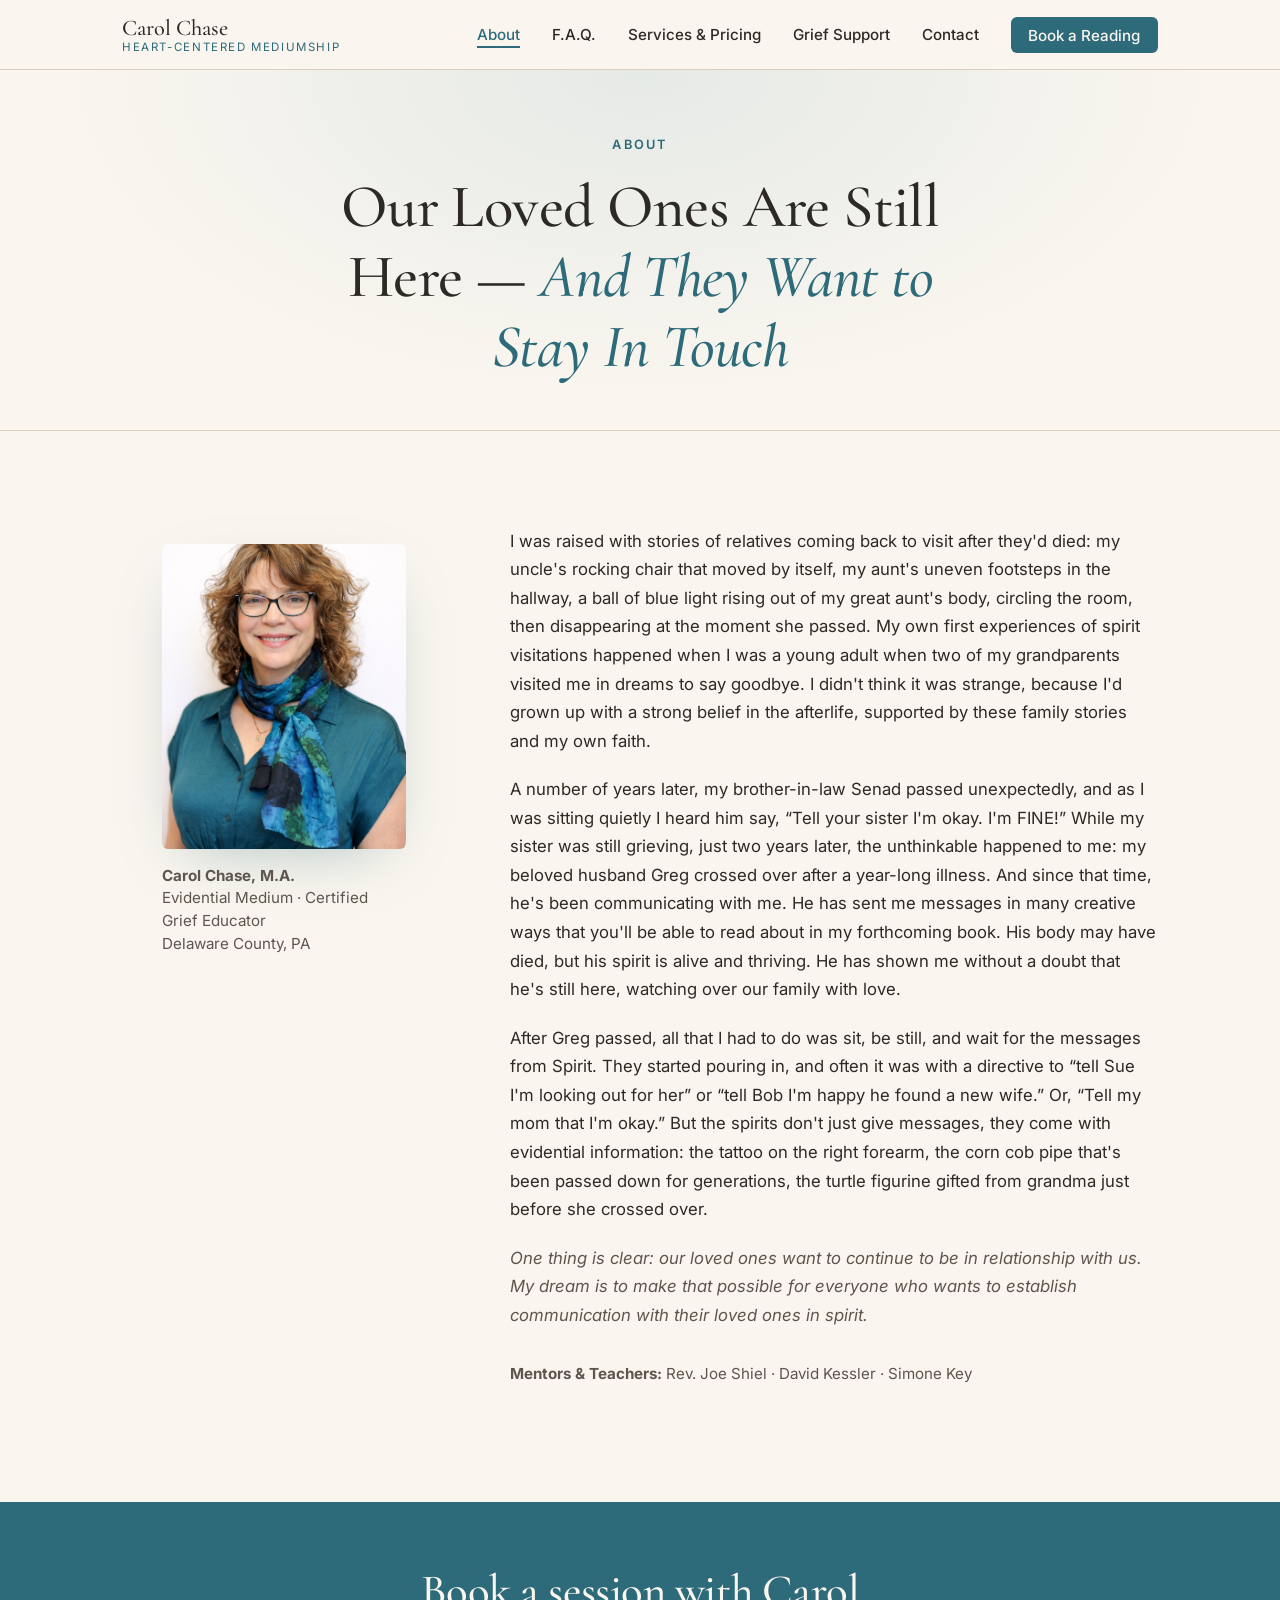
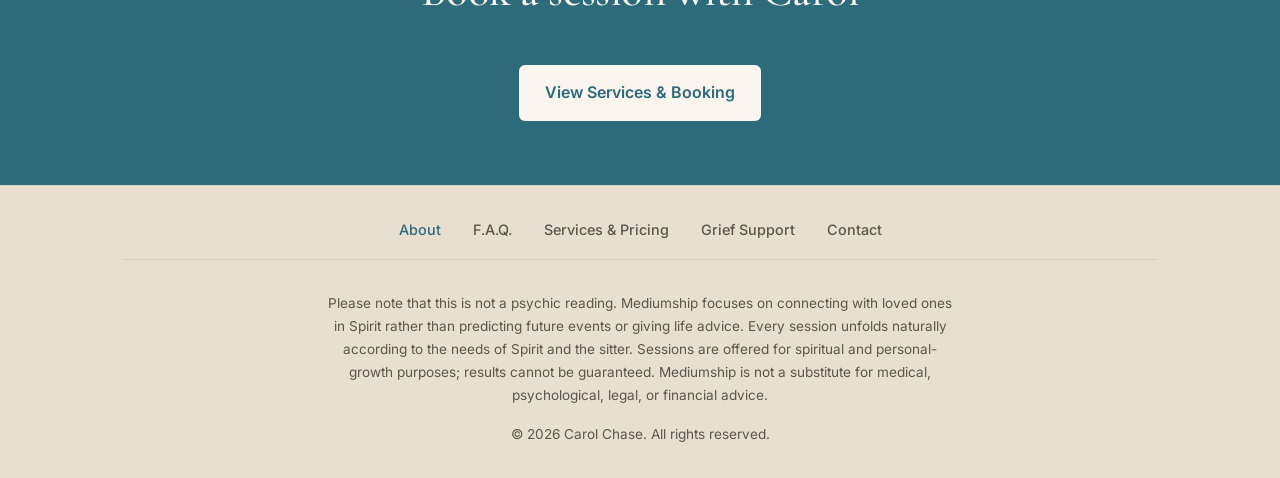
==== about.html @ 30aa9c67 "Initial site build — multi-page static HTML/CSS Six pages: Home, About, F.A.Q., Services & Pricing, " ====
<!DOCTYPE html>
<!-- About page. Header/footer are shared with all other pages — see index.html. -->
<html lang="en">
<head>
  <meta charset="UTF-8" />
  <meta name="viewport" content="width=device-width, initial-scale=1.0" />
  <title>About Carol Chase — Heart-Centered Mediumship</title>
  <meta name="description" content="Carol Chase, M.A. — Evidential Medium and Certified Grief Educator. Carol's personal story of how she came to mediumship." />
  <link rel="preconnect" href="https://fonts.googleapis.com" />
  <link rel="preconnect" href="https://fonts.gstatic.com" crossorigin />
  <link href="https://fonts.googleapis.com/css2?family=Cormorant+Garamond:ital,wght@0,400;0,500;0,600;1,400&family=Inter:wght@400;500;600&display=swap" rel="stylesheet" />
  <link rel="stylesheet" href="/styles.css" />
</head>
<body>

  <header class="site-header">
    <div class="container header-inner">
      <a href="/" class="brand">
        <span class="brand-name">Carol Chase</span>
        <span class="brand-tagline">Heart-Centered Mediumship</span>
      </a>
      <nav aria-label="Main navigation">
        <ul class="nav-list">
          <li><a href="/about.html">About</a></li>
          <li><a href="/faq.html">F.A.Q.</a></li>
          <li><a href="/services.html">Services &amp; Pricing</a></li>
          <li><a href="/grief-support.html">Grief Support</a></li>
          <li><a href="/contact.html">Contact</a></li>
          <li><a href="/services.html#booking" class="nav-cta">Book a Reading</a></li>
        </ul>
      </nav>
    </div>
  </header>

  <main>

    <section class="page-hero">
      <div class="container narrow center">
        <p class="eyebrow">About</p>
        <h1>Our Loved Ones Are Still Here &mdash; <em>And They Want to Stay In Touch</em></h1>
      </div>
    </section>

    <section class="section">
      <div class="container about-inner">
        <figure class="about-portrait">
          <img src="/images/carol-portrait.jpg" alt="Portrait of Carol Chase." />
          <figcaption>
            <strong>Carol Chase, M.A.</strong><br />
            Evidential Medium &middot; Certified Grief Educator<br />
            Delaware County, PA
          </figcaption>
        </figure>
        <div class="about-copy">
          <p>
            I was raised with stories of relatives coming back to visit after they'd died: my uncle's rocking chair that moved by itself, my aunt's uneven footsteps in the hallway, a ball of blue light rising out of my great aunt's body, circling the room, then disappearing at the moment she passed. My own first experiences of spirit visitations happened when I was a young adult when two of my grandparents visited me in dreams to say goodbye. I didn't think it was strange, because I'd grown up with a strong belief in the afterlife, supported by these family stories and my own faith.
          </p>
          <p>
            A number of years later, my brother-in-law Senad passed unexpectedly, and as I was sitting quietly I heard him say, &ldquo;Tell your sister I'm okay. I'm FINE!&rdquo; While my sister was still grieving, just two years later, the unthinkable happened to me: my beloved husband Greg crossed over after a year-long illness. And since that time, he's been communicating with me. He has sent me messages in many creative ways that you'll be able to read about in my forthcoming book. His body may have died, but his spirit is alive and thriving. He has shown me without a doubt that he's still here, watching over our family with love.
          </p>
          <p>
            After Greg passed, all that I had to do was sit, be still, and wait for the messages from Spirit. They started pouring in, and often it was with a directive to &ldquo;tell Sue I'm looking out for her&rdquo; or &ldquo;tell Bob I'm happy he found a new wife.&rdquo; Or, &ldquo;Tell my mom that I'm okay.&rdquo; But the spirits don't just give messages, they come with evidential information: the tattoo on the right forearm, the corn cob pipe that's been passed down for generations, the turtle figurine gifted from grandma just before she crossed over.
          </p>
          <p class="closing">
            One thing is clear: our loved ones want to continue to be in relationship with us. My dream is to make that possible for everyone who wants to establish communication with their loved ones in spirit.
          </p>
          <p class="teachers">
            <strong>Mentors &amp; Teachers:</strong> Rev. Joe Shiel &middot; David Kessler &middot; Simone Key
          </p>
        </div>
      </div>
    </section>

    <section class="cta-band">
      <div class="container center">
        <h2>Book a session with Carol</h2>
        <a href="/services.html#booking" class="btn btn-primary">View Services &amp; Booking</a>
      </div>
    </section>

  </main>

  <footer class="site-footer">
    <div class="container">
      <nav class="footer-nav" aria-label="Footer navigation">
        <a href="/about.html">About</a>
        <a href="/faq.html">F.A.Q.</a>
        <a href="/services.html">Services &amp; Pricing</a>
        <a href="/grief-support.html">Grief Support</a>
        <a href="/contact.html">Contact</a>
      </nav>
      <p class="disclaimer">
        Please note that this is not a psychic reading. Mediumship focuses on connecting with loved ones in Spirit rather than predicting future events or giving life advice. Every session unfolds naturally according to the needs of Spirit and the sitter. Sessions are offered for spiritual and personal-growth purposes; results cannot be guaranteed. Mediumship is not a substitute for medical, psychological, legal, or financial advice.
      </p>
      <p class="copyright">
        &copy; <span id="year">2026</span> Carol Chase. All rights reserved.
      </p>
    </div>
  </footer>

  <script>
    document.getElementById('year').textContent = new Date().getFullYear();
    document.querySelectorAll('.nav-list a, .footer-nav a').forEach(a => {
      if (a.pathname === window.location.pathname) a.classList.add('active');
    });
  </script>
</body>
</html>
---- styles.css ----
/* ==========================================================
   Carol Chase — Heart-Centered Mediumship
   styles.css

   Sections in order:
     1. Design tokens (colors, fonts, spacing) — edit these
        first if you want to retheme the site
     2. Resets & base typography
     3. Layout primitives (container, section)
     4. Header / nav
     5. Hero
     6. Section: About
     7. Section: How I Work
     8. Section: Grief
     9. Section: Testimonials
    10. Section: Booking
    11. Section: Contact
    12. Footer
    13. Responsive (mobile) overrides
   ========================================================== */


/* ==========================================================
   1. DESIGN TOKENS
   Change a value here and the whole site updates.
   ========================================================== */
:root {
  /* Colors — drawn from Carol's portrait (teal scarf) and the
     CGE badge (soft dusty blue, lavender, warm sunrise peach) */
  --color-bg:           #faf6ef;   /* warm cream background */
  --color-bg-alt:       #f3ece1;   /* slightly deeper cream for banded sections */
  --color-bg-deep:      #e9dfd0;   /* deepest neutral, for cards */
  --color-text:         #2d2a26;   /* warm near-black for body text */
  --color-text-soft:    #5d564e;   /* secondary text */
  --color-accent:       #2d6a7a;   /* deep teal — primary brand color */
  --color-accent-hover: #1f4d59;   /* darker teal for hover */
  --color-accent-soft:  #a8c5cc;   /* light teal */
  --color-warm:         #d99363;   /* warm peach/coral accent */
  --color-lavender:     #9893b8;   /* soft lavender accent */
  --color-rule:         #d9cfbf;   /* hairline rule color */

  /* Typography */
  --font-heading: 'Cormorant Garamond', Georgia, 'Times New Roman', serif;
  --font-body:    'Inter', -apple-system, BlinkMacSystemFont, 'Segoe UI', sans-serif;

  /* Type scale */
  --size-h1: clamp(2.4rem, 5vw, 3.8rem);
  --size-h2: clamp(2rem, 3.8vw, 2.8rem);
  --size-h3: 1.4rem;
  --size-lede: 1.2rem;
  --size-body: 1.05rem;

  /* Spacing */
  --space-xs: 0.5rem;
  --space-sm: 1rem;
  --space-md: 2rem;
  --space-lg: 4rem;
  --space-xl: 6rem;

  /* Layout */
  --container-max: 1100px;
  --container-narrow: 720px;
  --radius: 6px;
}


/* ==========================================================
   2. RESETS & BASE TYPOGRAPHY
   ========================================================== */
*, *::before, *::after { box-sizing: border-box; }
html { scroll-behavior: smooth; }
body {
  margin: 0;
  background: var(--color-bg);
  color: var(--color-text);
  font-family: var(--font-body);
  font-size: var(--size-body);
  line-height: 1.7;
  -webkit-font-smoothing: antialiased;
}
img { max-width: 100%; height: auto; display: block; }

h1, h2, h3 {
  font-family: var(--font-heading);
  font-weight: 500;
  line-height: 1.15;
  letter-spacing: -0.01em;
  color: var(--color-text);
  margin: 0 0 var(--space-sm);
}
h1 { font-size: var(--size-h1); }
h2 { font-size: var(--size-h2); margin-bottom: var(--space-md); }
h3 { font-size: var(--size-h3); }
h1 em, h2 em { color: var(--color-accent); font-style: italic; }

p { margin: 0 0 1.2em; }
a { color: var(--color-accent); text-decoration: underline; text-underline-offset: 3px; }
a:hover { color: var(--color-accent-hover); }

.eyebrow {
  font-family: var(--font-body);
  font-size: 0.8rem;
  font-weight: 600;
  letter-spacing: 0.18em;
  text-transform: uppercase;
  color: var(--color-accent);
  margin: 0 0 var(--space-sm);
}
.lede        { font-size: var(--size-lede); color: var(--color-text-soft); }
.section-lede{ font-size: 1.1rem; color: var(--color-text-soft); max-width: 60ch; margin-bottom: var(--space-md); }
.closing     { font-style: italic; color: var(--color-text-soft); }
.muted       { color: var(--color-text-soft); }
.center      { text-align: center; }

blockquote {
  margin: var(--space-md) 0;
  padding: var(--space-sm) var(--space-md);
  border-left: 3px solid var(--color-accent-soft);
  font-style: italic;
  color: var(--color-text-soft);
  background: var(--color-bg-alt);
  border-radius: 0 var(--radius) var(--radius) 0;
}


/* ==========================================================
   3. LAYOUT PRIMITIVES
   ========================================================== */
.container {
  max-width: var(--container-max);
  margin: 0 auto;
  padding: 0 var(--space-md);
}
.container.narrow { max-width: var(--container-narrow); }

.section { padding: var(--space-xl) 0; }


/* ==========================================================
   4. HEADER / NAV
   ========================================================== */
.site-header {
  position: sticky;
  top: 0;
  z-index: 50;
  background: rgba(250, 246, 239, 0.92);
  backdrop-filter: saturate(150%) blur(12px);
  -webkit-backdrop-filter: saturate(150%) blur(12px);
  border-bottom: 1px solid var(--color-rule);
}
.header-inner {
  display: flex;
  align-items: center;
  justify-content: space-between;
  padding-top: var(--space-sm);
  padding-bottom: var(--space-sm);
  gap: var(--space-md);
}
.brand { text-decoration: none; color: var(--color-text); display: flex; flex-direction: column; line-height: 1.1; }
.brand-name    { font-family: var(--font-heading); font-size: 1.4rem; font-weight: 500; }
.brand-tagline { font-size: 0.72rem; letter-spacing: 0.14em; text-transform: uppercase; color: var(--color-accent); }

.nav-list {
  display: flex;
  gap: var(--space-md);
  list-style: none;
  margin: 0;
  padding: 0;
  align-items: center;
}
.nav-list a {
  text-decoration: none;
  color: var(--color-text);
  font-size: 0.95rem;
  font-weight: 500;
}
.nav-list a:hover { color: var(--color-accent); }
.nav-cta {
  background: var(--color-accent);
  color: var(--color-bg) !important;
  padding: 0.55rem 1.1rem;
  border-radius: var(--radius);
}
.nav-cta:hover { background: var(--color-accent-hover); }
.nav-list a.active:not(.nav-cta) {
  color: var(--color-accent);
  border-bottom: 2px solid var(--color-accent);
  padding-bottom: 2px;
}


/* ==========================================================
   5. HERO
   ========================================================== */
.hero {
  padding: var(--space-xl) 0 var(--space-lg);
  background:
    radial-gradient(ellipse at top right, rgba(168, 197, 204, 0.35), transparent 60%),
    radial-gradient(ellipse at bottom left, rgba(217, 147, 99, 0.18), transparent 55%),
    var(--color-bg);
}
.hero-inner {
  display: grid;
  grid-template-columns: 1.2fr 1fr;
  gap: var(--space-lg);
  align-items: center;
}
.hero h1 { margin-bottom: var(--space-md); }
.cta-row { display: flex; gap: var(--space-sm); flex-wrap: wrap; margin-top: var(--space-md); }

.btn {
  display: inline-block;
  padding: 0.9rem 1.6rem;
  border-radius: var(--radius);
  font-weight: 600;
  text-decoration: none;
  font-size: 1rem;
  transition: background 0.15s ease, transform 0.15s ease;
}
.btn-primary { background: var(--color-accent); color: var(--color-bg); }
.btn-primary:hover { background: var(--color-accent-hover); color: var(--color-bg); }
.btn-ghost { background: transparent; color: var(--color-accent); border: 1px solid var(--color-accent); }
.btn-ghost:hover { background: var(--color-accent); color: var(--color-bg); }

.hero-portrait img {
  border-radius: var(--radius);
  box-shadow: 0 30px 80px -30px rgba(45, 106, 122, 0.45);
  object-fit: cover;
  aspect-ratio: 4 / 5;
}


/* ==========================================================
   6. PAGE HEROES (used on About, F.A.Q., Services, etc.)
   ========================================================== */
.page-hero {
  padding: var(--space-lg) 0 var(--space-md);
  background:
    radial-gradient(ellipse at top, rgba(168, 197, 204, 0.25), transparent 65%),
    var(--color-bg);
  border-bottom: 1px solid var(--color-rule);
}
.page-hero h1 { margin-bottom: var(--space-sm); }
.page-hero .lede { margin-top: var(--space-sm); }

/* Alternate banded section background — used between same-colored sections */
.section-alt { background: var(--color-bg-alt); }

/* About page two-column layout */
.about-inner {
  display: grid;
  grid-template-columns: 1fr 2fr;
  gap: var(--space-lg);
  align-items: start;
}
.about-portrait img {
  border-radius: var(--radius);
  box-shadow: 0 20px 60px -25px rgba(45, 106, 122, 0.4);
  width: 100%;
  aspect-ratio: 4 / 5;
  object-fit: cover;
}
.about-portrait figcaption {
  margin-top: var(--space-sm);
  font-size: 0.95rem;
  color: var(--color-text-soft);
  line-height: 1.5;
}

.read-more { font-weight: 600; }


/* ==========================================================
   7. CTA BAND (used at bottom of most pages)
   ========================================================== */
.cta-band {
  background: var(--color-accent);
  color: var(--color-bg);
  padding: var(--space-lg) 0;
}
.cta-band h2,
.cta-band p { color: var(--color-bg); }
.cta-band .lede { opacity: 0.9; }
.cta-band .btn-primary {
  background: var(--color-bg);
  color: var(--color-accent);
  margin-top: var(--space-sm);
}
.cta-band .btn-primary:hover { background: var(--color-bg-alt); color: var(--color-accent-hover); }


/* ==========================================================
   8. SECTION: GRIEF (grief-support.html)
   ========================================================== */
.grief-inner {
  display: grid;
  grid-template-columns: 2fr 1fr;
  gap: var(--space-lg);
  align-items: center;
}
.grief-badge img { max-width: 280px; margin: 0 auto; }
.teachers { font-size: 0.95rem; color: var(--color-text-soft); margin-top: var(--space-md); }


/* ==========================================================
   9. SECTION: TESTIMONIALS
   ========================================================== */
.section-testimonials { background: var(--color-bg); }
.testimonial-grid {
  display: grid;
  grid-template-columns: repeat(auto-fit, minmax(280px, 1fr));
  gap: var(--space-md);
  margin-top: var(--space-md);
}
.testimonial {
  margin: 0;
  padding: var(--space-md);
  background: var(--color-bg-alt);
  border-radius: var(--radius);
  border-top: 3px solid var(--color-accent-soft);
}
.testimonial blockquote {
  margin: 0 0 var(--space-sm);
  padding: 0;
  background: none;
  border-left: none;
  font-style: italic;
  color: var(--color-text);
  font-size: 1rem;
}
.testimonial figcaption {
  font-weight: 600;
  color: var(--color-accent);
  font-size: 0.95rem;
}


/* ==========================================================
   10. SECTION: BOOKING
   ========================================================== */
.section-booking { background: var(--color-bg-alt); }
.services {
  display: grid;
  grid-template-columns: repeat(auto-fit, minmax(260px, 1fr));
  gap: var(--space-md);
  margin: var(--space-md) 0 var(--space-lg);
}
.service {
  background: var(--color-bg);
  padding: var(--space-md);
  border-radius: var(--radius);
  border: 1px solid var(--color-rule);
}
.service h3 { margin-bottom: var(--space-xs); }
.service-price {
  font-family: var(--font-heading);
  font-size: 2rem;
  color: var(--color-accent);
  margin: 0 0 0.2rem;
}
.service-meta { font-size: 0.9rem; color: var(--color-text-soft); margin-bottom: var(--space-sm); }

.booking-widget { margin: var(--space-lg) 0; }
.booking-placeholder {
  border: 2px dashed var(--color-accent-soft);
  border-radius: var(--radius);
  padding: var(--space-lg);
  text-align: center;
  background: var(--color-bg);
}
.booking-placeholder p:last-child { margin-bottom: 0; }

.service-details {
  margin-top: var(--space-md);
  padding: var(--space-sm) var(--space-md);
  background: var(--color-bg);
  border-radius: var(--radius);
  border: 1px solid var(--color-rule);
}
.service-details summary {
  font-weight: 600;
  cursor: pointer;
  color: var(--color-accent);
  padding: var(--space-xs) 0;
}
.service-details[open] summary { margin-bottom: var(--space-sm); }


/* ==========================================================
   11. SECTION: CONTACT
   ========================================================== */
.section-contact { background: var(--color-bg); padding-bottom: var(--space-lg); }
.contact-line { font-size: 1.2rem; margin-bottom: var(--space-xs); }


/* ==========================================================
   12. FOOTER
   ========================================================== */
.site-footer {
  background: var(--color-bg-deep);
  padding: var(--space-md) 0;
  border-top: 1px solid var(--color-rule);
}
.footer-nav {
  display: flex;
  justify-content: center;
  flex-wrap: wrap;
  gap: var(--space-md);
  margin-bottom: var(--space-md);
  padding-bottom: var(--space-sm);
  border-bottom: 1px solid var(--color-rule);
}
.footer-nav a {
  color: var(--color-text-soft);
  text-decoration: none;
  font-size: 0.9rem;
  font-weight: 500;
}
.footer-nav a:hover,
.footer-nav a.active { color: var(--color-accent); }

.faq-list { margin-top: var(--space-md); }
.faq-list .service-details { margin-top: var(--space-sm); }

hr {
  border: none;
  border-top: 1px solid var(--color-rule);
  margin: var(--space-lg) 0;
}

.disclaimer {
  font-size: 0.85rem;
  color: var(--color-text-soft);
  max-width: 70ch;
  margin: 0 auto var(--space-sm);
  text-align: center;
}
.copyright {
  font-size: 0.85rem;
  color: var(--color-text-soft);
  text-align: center;
  margin: 0;
}


/* ==========================================================
   13. RESPONSIVE
   ========================================================== */
@media (max-width: 800px) {
  .hero-inner,
  .grief-inner {
    grid-template-columns: 1fr;
  }
  .hero-portrait { order: -1; max-width: 360px; margin: 0 auto; }
  .grief-badge img { max-width: 220px; }
  .nav-list { gap: var(--space-sm); }
  .nav-list li:not(:last-child) { display: none; }   /* mobile: only show the CTA, hide other links */
  .section { padding: var(--space-lg) 0; }
  .hero { padding: var(--space-lg) 0; }
}
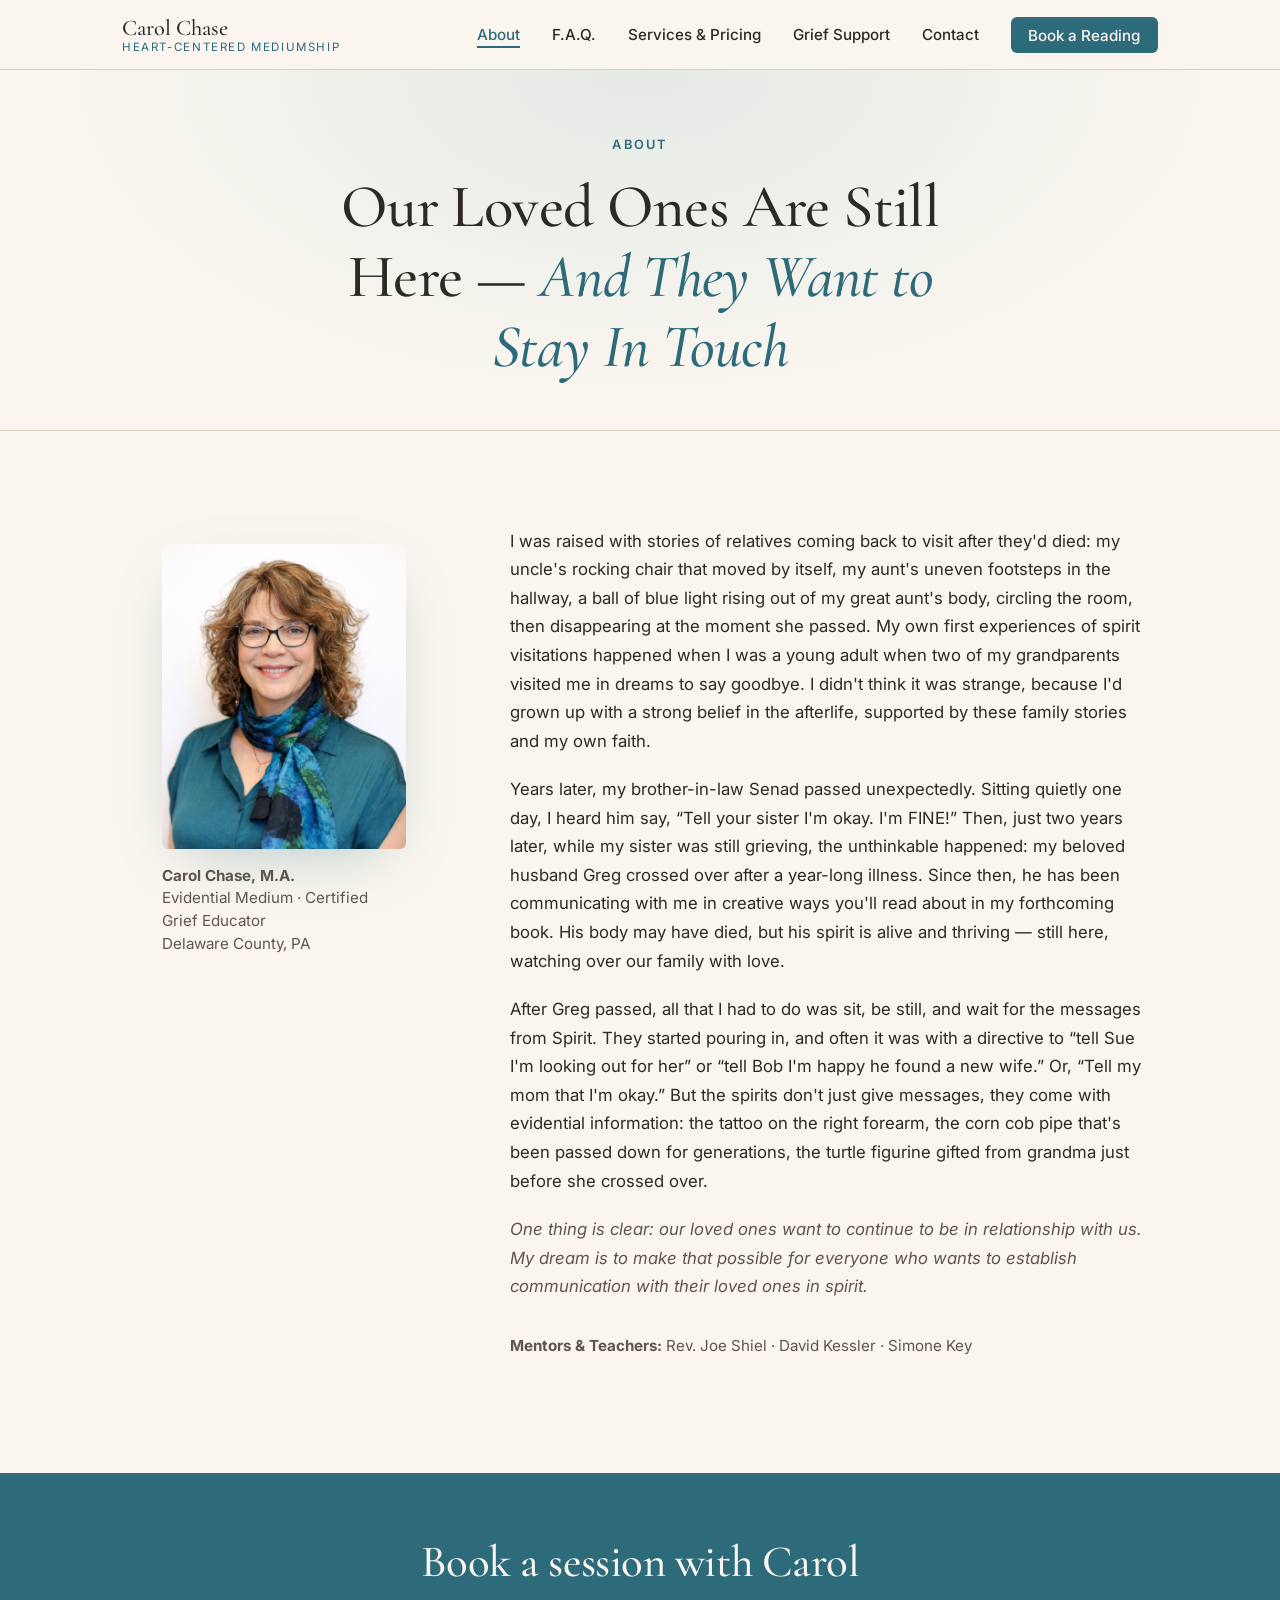
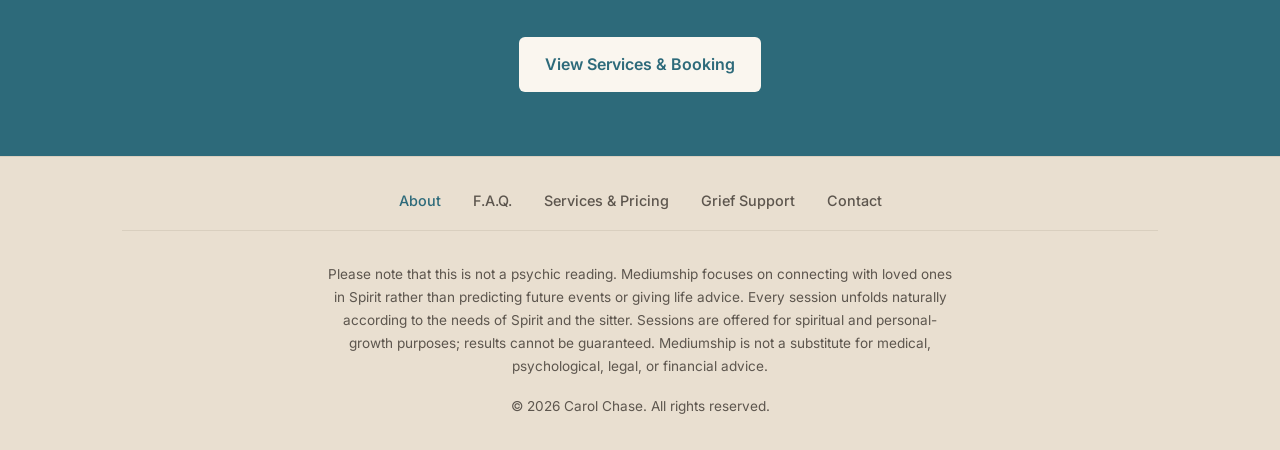
==== commit 1b1852ec: "Update paragraph about Senad and Greg in About page" ====
--- a/about.html
+++ b/about.html
@@ -9,24 +9,24 @@
   <link rel="preconnect" href="https://fonts.googleapis.com" />
   <link rel="preconnect" href="https://fonts.gstatic.com" crossorigin />
   <link href="https://fonts.googleapis.com/css2?family=Cormorant+Garamond:ital,wght@0,400;0,500;0,600;1,400&family=Inter:wght@400;500;600&display=swap" rel="stylesheet" />
-  <link rel="stylesheet" href="/styles.css" />
+  <link rel="stylesheet" href="styles.css" />
 </head>
 <body>
 
   <header class="site-header">
     <div class="container header-inner">
-      <a href="/" class="brand">
+      <a href="index.html" class="brand">
         <span class="brand-name">Carol Chase</span>
         <span class="brand-tagline">Heart-Centered Mediumship</span>
       </a>
       <nav aria-label="Main navigation">
         <ul class="nav-list">
-          <li><a href="/about.html">About</a></li>
-          <li><a href="/faq.html">F.A.Q.</a></li>
-          <li><a href="/services.html">Services &amp; Pricing</a></li>
-          <li><a href="/grief-support.html">Grief Support</a></li>
-          <li><a href="/contact.html">Contact</a></li>
-          <li><a href="/services.html#booking" class="nav-cta">Book a Reading</a></li>
+          <li><a href="about.html">About</a></li>
+          <li><a href="faq.html">F.A.Q.</a></li>
+          <li><a href="services.html">Services &amp; Pricing</a></li>
+          <li><a href="grief-support.html">Grief Support</a></li>
+          <li><a href="contact.html">Contact</a></li>
+          <li><a href="services.html" class="nav-cta">Book a Reading</a></li>
         </ul>
       </nav>
     </div>
@@ -44,7 +44,7 @@
     <section class="section">
       <div class="container about-inner">
         <figure class="about-portrait">
-          <img src="/images/carol-portrait.jpg" alt="Portrait of Carol Chase." />
+          <img src="images/carol-portrait.jpg" alt="Portrait of Carol Chase." />
           <figcaption>
             <strong>Carol Chase, M.A.</strong><br />
             Evidential Medium &middot; Certified Grief Educator<br />
@@ -56,7 +56,7 @@
             I was raised with stories of relatives coming back to visit after they'd died: my uncle's rocking chair that moved by itself, my aunt's uneven footsteps in the hallway, a ball of blue light rising out of my great aunt's body, circling the room, then disappearing at the moment she passed. My own first experiences of spirit visitations happened when I was a young adult when two of my grandparents visited me in dreams to say goodbye. I didn't think it was strange, because I'd grown up with a strong belief in the afterlife, supported by these family stories and my own faith.
           </p>
           <p>
-            A number of years later, my brother-in-law Senad passed unexpectedly, and as I was sitting quietly I heard him say, &ldquo;Tell your sister I'm okay. I'm FINE!&rdquo; While my sister was still grieving, just two years later, the unthinkable happened to me: my beloved husband Greg crossed over after a year-long illness. And since that time, he's been communicating with me. He has sent me messages in many creative ways that you'll be able to read about in my forthcoming book. His body may have died, but his spirit is alive and thriving. He has shown me without a doubt that he's still here, watching over our family with love.
+            Years later, my brother-in-law Senad passed unexpectedly. Sitting quietly one day, I heard him say, &ldquo;Tell your sister I'm okay. I'm FINE!&rdquo; Then, just two years later, while my sister was still grieving, the unthinkable happened: my beloved husband Greg crossed over after a year-long illness. Since then, he has been communicating with me in creative ways you'll read about in my forthcoming book. His body may have died, but his spirit is alive and thriving &mdash; still here, watching over our family with love.
           </p>
           <p>
             After Greg passed, all that I had to do was sit, be still, and wait for the messages from Spirit. They started pouring in, and often it was with a directive to &ldquo;tell Sue I'm looking out for her&rdquo; or &ldquo;tell Bob I'm happy he found a new wife.&rdquo; Or, &ldquo;Tell my mom that I'm okay.&rdquo; But the spirits don't just give messages, they come with evidential information: the tattoo on the right forearm, the corn cob pipe that's been passed down for generations, the turtle figurine gifted from grandma just before she crossed over.
@@ -74,7 +74,7 @@
     <section class="cta-band">
       <div class="container center">
         <h2>Book a session with Carol</h2>
-        <a href="/services.html#booking" class="btn btn-primary">View Services &amp; Booking</a>
+        <a href="services.html" class="btn btn-primary">View Services &amp; Booking</a>
       </div>
     </section>
 
@@ -83,11 +83,11 @@
   <footer class="site-footer">
     <div class="container">
       <nav class="footer-nav" aria-label="Footer navigation">
-        <a href="/about.html">About</a>
-        <a href="/faq.html">F.A.Q.</a>
-        <a href="/services.html">Services &amp; Pricing</a>
-        <a href="/grief-support.html">Grief Support</a>
-        <a href="/contact.html">Contact</a>
+        <a href="about.html">About</a>
+        <a href="faq.html">F.A.Q.</a>
+        <a href="services.html">Services &amp; Pricing</a>
+        <a href="grief-support.html">Grief Support</a>
+        <a href="contact.html">Contact</a>
       </nav>
       <p class="disclaimer">
         Please note that this is not a psychic reading. Mediumship focuses on connecting with loved ones in Spirit rather than predicting future events or giving life advice. Every session unfolds naturally according to the needs of Spirit and the sitter. Sessions are offered for spiritual and personal-growth purposes; results cannot be guaranteed. Mediumship is not a substitute for medical, psychological, legal, or financial advice.
--- a/styles.css
+++ b/styles.css
@@ -226,6 +226,7 @@
   border-radius: var(--radius);
   box-shadow: 0 30px 80px -30px rgba(45, 106, 122, 0.45);
   object-fit: cover;
+  object-position: top;
   aspect-ratio: 4 / 5;
 }
 
@@ -259,6 +260,7 @@
   width: 100%;
   aspect-ratio: 4 / 5;
   object-fit: cover;
+  object-position: top;
 }
 .about-portrait figcaption {
   margin-top: var(--space-sm);
@@ -332,6 +334,38 @@
   font-weight: 600;
   color: var(--color-accent);
   font-size: 0.95rem;
+}
+.testimonial-carousel {
+  display: flex;
+  align-items: center;
+  gap: var(--space-sm);
+  margin-top: var(--space-md);
+}
+.testimonial-carousel .testimonial-grid {
+  flex: 1;
+  margin-top: 0;
+  grid-template-columns: repeat(3, 1fr);
+}
+.carousel-next {
+  flex-shrink: 0;
+  width: 48px;
+  height: 48px;
+  border-radius: 50%;
+  border: 2px solid var(--color-accent);
+  background: transparent;
+  color: var(--color-accent);
+  font-size: 1.75rem;
+  line-height: 1;
+  cursor: pointer;
+  display: flex;
+  align-items: center;
+  justify-content: center;
+  transition: background 0.2s, color 0.2s;
+  padding: 0;
+}
+.carousel-next:hover {
+  background: var(--color-accent);
+  color: #fff;
 }
 
 
@@ -455,6 +489,7 @@
   .grief-badge img { max-width: 220px; }
   .nav-list { gap: var(--space-sm); }
   .nav-list li:not(:last-child) { display: none; }   /* mobile: only show the CTA, hide other links */
+  .brand-tagline { display: none; }                  /* mobile: hide tagline so nav button fits on one line */
   .section { padding: var(--space-lg) 0; }
   .hero { padding: var(--space-lg) 0; }
 }
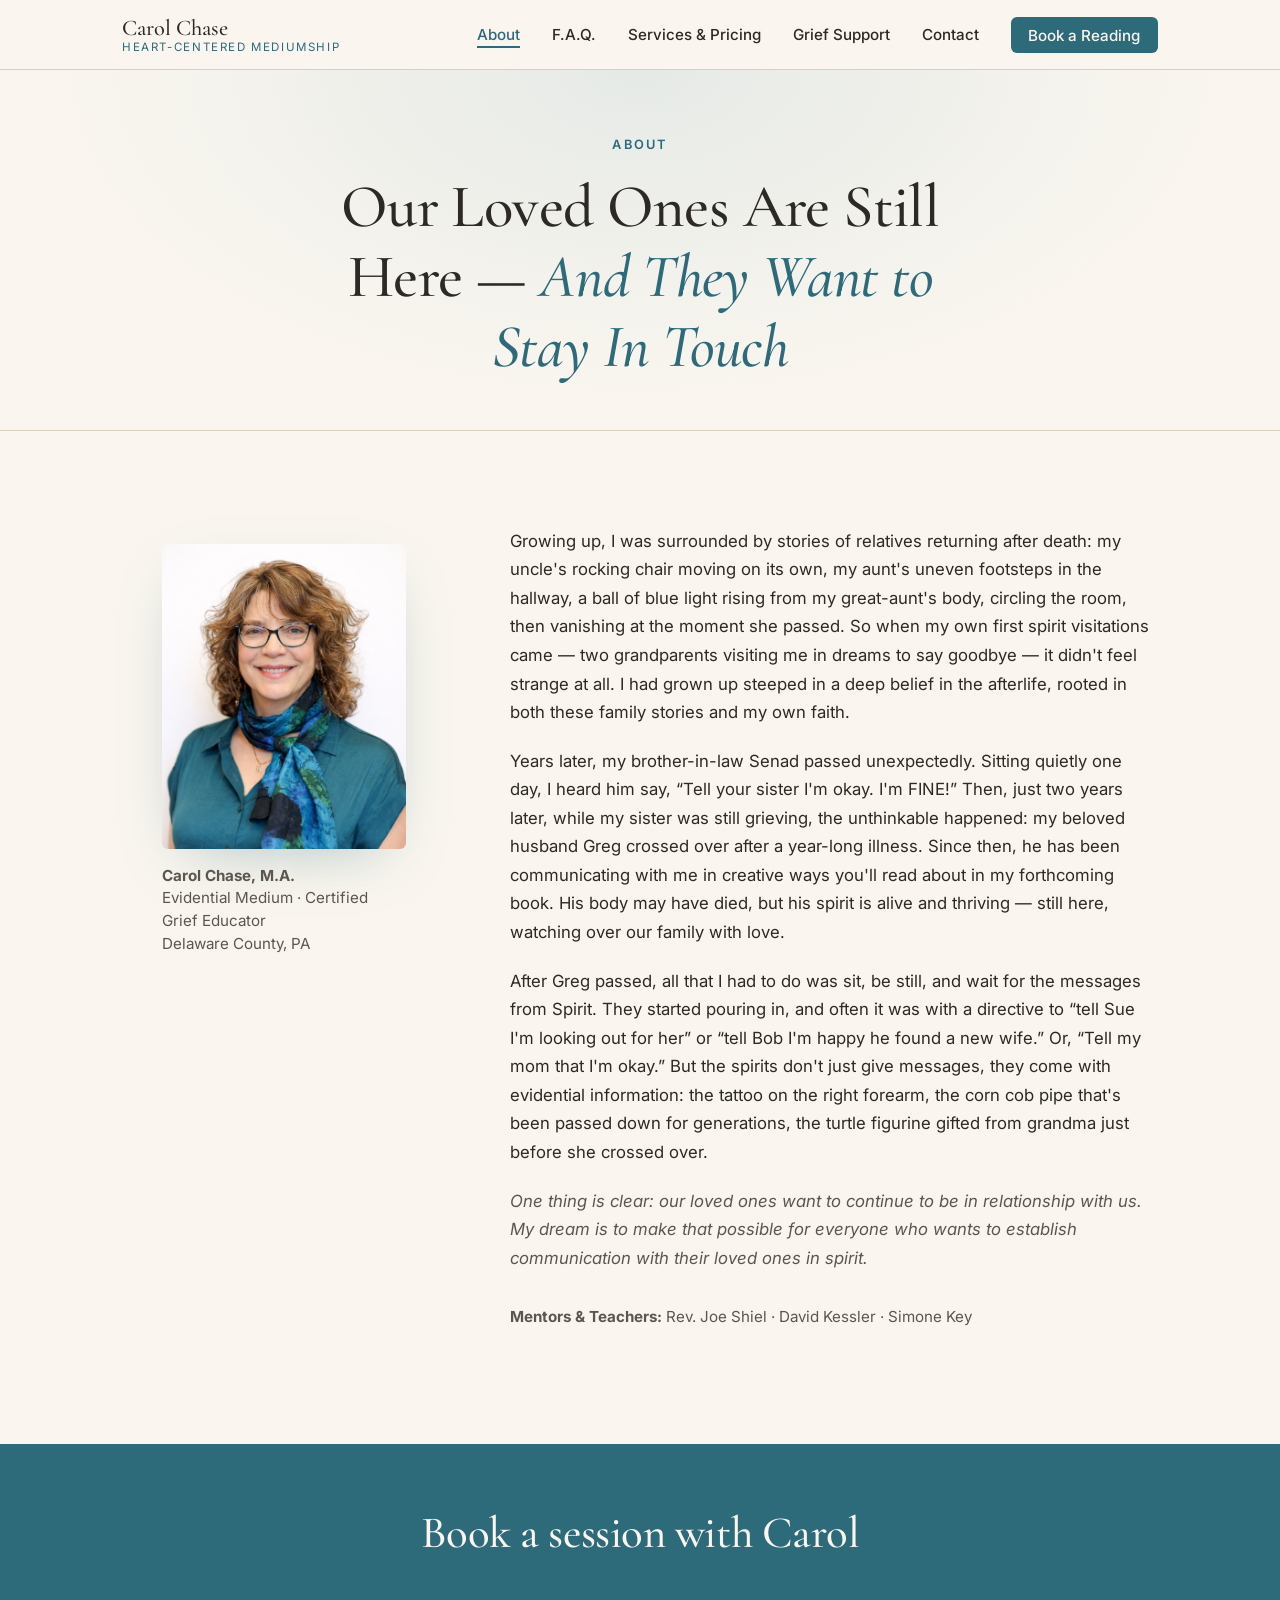
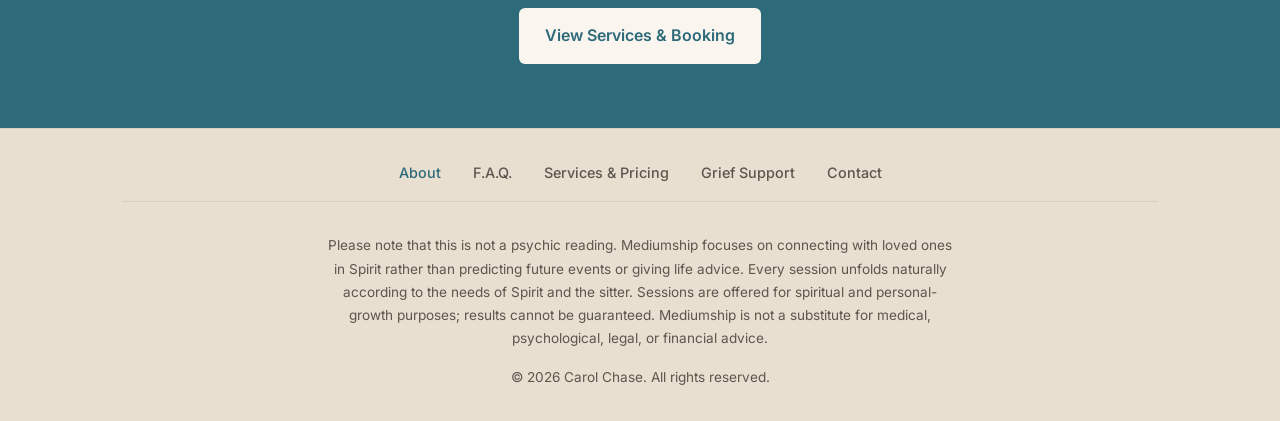
==== commit 567d33fb: "Update opening paragraph in About page" ====
--- a/about.html
+++ b/about.html
@@ -53,7 +53,7 @@
         </figure>
         <div class="about-copy">
           <p>
-            I was raised with stories of relatives coming back to visit after they'd died: my uncle's rocking chair that moved by itself, my aunt's uneven footsteps in the hallway, a ball of blue light rising out of my great aunt's body, circling the room, then disappearing at the moment she passed. My own first experiences of spirit visitations happened when I was a young adult when two of my grandparents visited me in dreams to say goodbye. I didn't think it was strange, because I'd grown up with a strong belief in the afterlife, supported by these family stories and my own faith.
+            Growing up, I was surrounded by stories of relatives returning after death: my uncle's rocking chair moving on its own, my aunt's uneven footsteps in the hallway, a ball of blue light rising from my great-aunt's body, circling the room, then vanishing at the moment she passed. So when my own first spirit visitations came &mdash; two grandparents visiting me in dreams to say goodbye &mdash; it didn't feel strange at all. I had grown up steeped in a deep belief in the afterlife, rooted in both these family stories and my own faith.
           </p>
           <p>
             Years later, my brother-in-law Senad passed unexpectedly. Sitting quietly one day, I heard him say, &ldquo;Tell your sister I'm okay. I'm FINE!&rdquo; Then, just two years later, while my sister was still grieving, the unthinkable happened: my beloved husband Greg crossed over after a year-long illness. Since then, he has been communicating with me in creative ways you'll read about in my forthcoming book. His body may have died, but his spirit is alive and thriving &mdash; still here, watching over our family with love.
